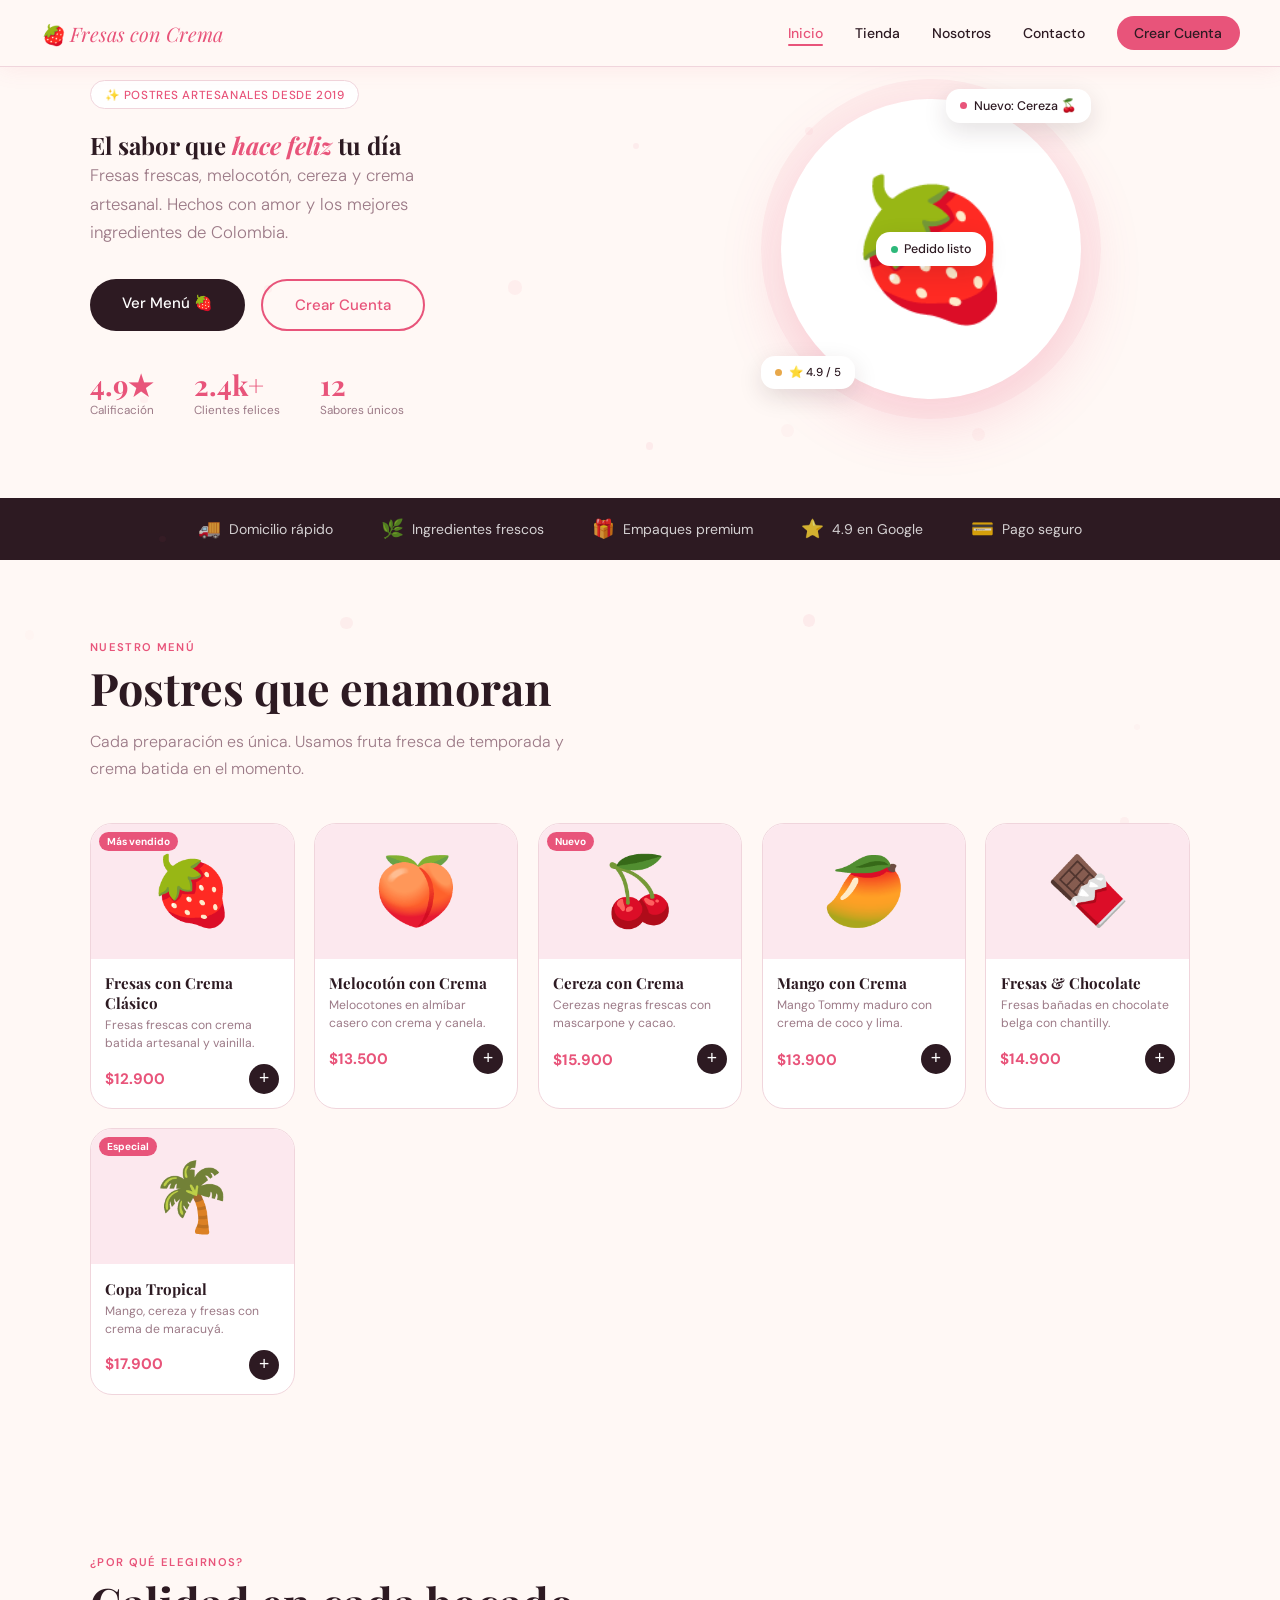
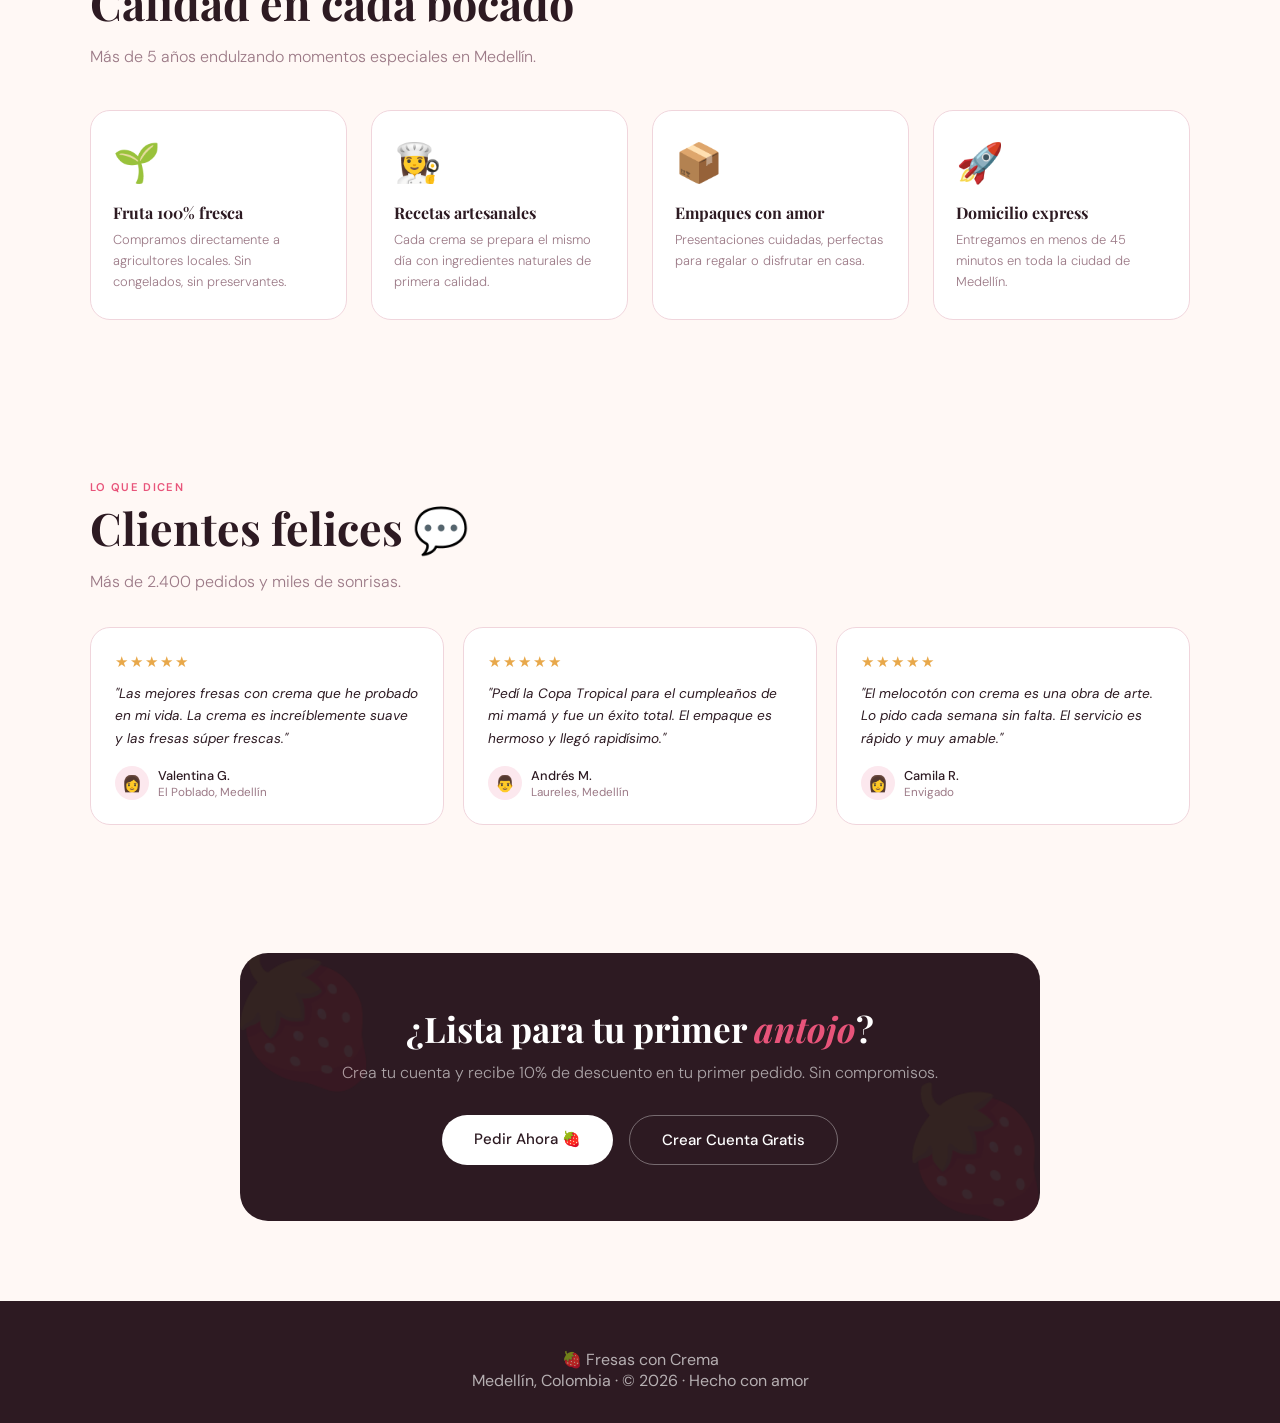
==== index.html @ 09dfecc5 "Finaliz ProyectoFresas" ====
<!DOCTYPE html>
<html lang="es">
<head>
<meta charset="UTF-8"/>
<meta name="viewport" content="width=device-width, initial-scale=1.0"/>
<title>Fresas con Crema – Inicio</title>
<link href="https://fonts.googleapis.com/css2?family=Playfair+Display:ital,wght@0,500;0,700;1,600&family=DM+Sans:ital,wght@0,300;0,400;0,500;1,300&display=swap" rel="stylesheet"/>
<link rel="stylesheet" href="styles.css"/>
</head>
<body>

<!-- NAV -->
<nav class="nav" id="mainNav">
  <a href="index.html" class="nav-logo">🍓 Fresas con Crema</a>
  <div class="nav-links">
    <a href="index.html">Inicio</a>
    <a href="tienda.html">Tienda</a>
    <a href="#nosotros">Nosotros</a>
    <a href="contacto.html">Contacto</a>  
    <a href="registro-web.html" class="nav-cta">Crear Cuenta</a>
  </div>
</nav>

<!-- HERO -->
<section class="hero" id="inicio">
  <div class="dots" id="dots"></div>
  <div class="hero-inner">
    <div class="hero-text">
      <div class="hero-tag">✨ Postres artesanales desde 2019</div>
      <h1>El sabor que <em>hace feliz</em> tu día</h1>
      <p class="hero-sub">Fresas frescas, melocotón, cereza y crema artesanal. Hechos con amor y los mejores ingredientes de Colombia.</p>
      <div class="hero-btns">
        <a href="#menu" class="btn-primary">Ver Menú 🍓</a>
        <a href="registro-web.html" class="btn-outline">Crear Cuenta</a>
      </div>
      <div class="stats">
        <div><div class="stat-num">4.9★</div><div class="stat-label">Calificación</div></div>
        <div><div class="stat-num">2.4k+</div><div class="stat-label">Clientes felices</div></div>
        <div><div class="stat-num">12</div><div class="stat-label">Sabores únicos</div></div>
      </div>
    </div>
    <div class="hero-visual">
      <div class="hero-plate">
        🍓
        <div class="float-badge"><span class="badge-dot"></span>Pedido listo</div>
        <div class="float-badge"><span class="badge-dot red"></span>Nuevo: Cereza 🍒</div>
        <div class="float-badge"><span class="badge-dot gold"></span>⭐ 4.9 / 5</div>
      </div>
    </div>
  </div>
</section>

<!-- STRIP -->
<div class="strip">
  <div class="strip-item"><span class="strip-icon">🚚</span> Domicilio rápido</div>
  <div class="strip-item"><span class="strip-icon">🌿</span> Ingredientes frescos</div>
  <div class="strip-item"><span class="strip-icon">🎁</span> Empaques premium</div>
  <div class="strip-item"><span class="strip-icon">⭐</span> 4.9 en Google</div>
  <div class="strip-item"><span class="strip-icon">💳</span> Pago seguro</div>
</div>

<!-- MENU -->
<section id="menu">
  <div class="section-inner">
    <div class="section-tag">Nuestro menú</div>
    <h2 class="section-title">Postres que enamoran</h2>
    <p class="section-sub">Cada preparación es única. Usamos fruta fresca de temporada y crema batida en el momento.</p>
    <div class="menu-grid">
      <div class="menu-card">
        <div class="mc-img">🍓<span class="ribbon">Más vendido</span></div>
        <div class="mc-body">
          <h3>Fresas con Crema Clásico</h3>
          <p>Fresas frescas con crema batida artesanal y vainilla.</p>
          <div class="mc-footer"><span class="mc-price">$12.900</span><button class="mc-add">+</button></div>
        </div>
      </div>
      <div class="menu-card">
        <div class="mc-img">🍑</div>
        <div class="mc-body">
          <h3>Melocotón con Crema</h3>
          <p>Melocotones en almíbar casero con crema y canela.</p>
          <div class="mc-footer"><span class="mc-price">$13.500</span><button class="mc-add">+</button></div>
        </div>
      </div>
      <div class="menu-card">
        <div class="mc-img">🍒<span class="ribbon">Nuevo</span></div>
        <div class="mc-body">
          <h3>Cereza con Crema</h3>
          <p>Cerezas negras frescas con mascarpone y cacao.</p>
          <div class="mc-footer"><span class="mc-price">$15.900</span><button class="mc-add">+</button></div>
        </div>
      </div>
      <div class="menu-card">
        <div class="mc-img">🥭</div>
        <div class="mc-body">
          <h3>Mango con Crema</h3>
          <p>Mango Tommy maduro con crema de coco y lima.</p>
          <div class="mc-footer"><span class="mc-price">$13.900</span><button class="mc-add">+</button></div>
        </div>
      </div>
      <div class="menu-card">
        <div class="mc-img">🍫</div>
        <div class="mc-body">
          <h3>Fresas & Chocolate</h3>
          <p>Fresas bañadas en chocolate belga con chantilly.</p>
          <div class="mc-footer"><span class="mc-price">$14.900</span><button class="mc-add">+</button></div>
        </div>
      </div>
      <div class="menu-card">
        <div class="mc-img">🌴<span class="ribbon">Especial</span></div>
        <div class="mc-body">
          <h3>Copa Tropical</h3>
          <p>Mango, cereza y fresas con crema de maracuyá.</p>
          <div class="mc-footer"><span class="mc-price">$17.900</span><button class="mc-add">+</button></div>
        </div>
      </div>
    </div>
  </div>
</section>

<!-- WHY US -->
<section class="why" id="nosotros">
  <div class="section-inner">
    <div class="section-tag">¿Por qué elegirnos?</div>
    <h2 class="section-title">Calidad en cada bocado</h2>
    <p class="section-sub">Más de 5 años endulzando momentos especiales en Medellín.</p>
    <div class="why-grid">
      <div class="why-card">
        <div class="why-icon">🌱</div>
        <h3>Fruta 100% fresca</h3>
        <p>Compramos directamente a agricultores locales. Sin congelados, sin preservantes.</p>
      </div>
      <div class="why-card">
        <div class="why-icon">👩‍🍳</div>
        <h3>Recetas artesanales</h3>
        <p>Cada crema se prepara el mismo día con ingredientes naturales de primera calidad.</p>
      </div>
      <div class="why-card">
        <div class="why-icon">📦</div>
        <h3>Empaques con amor</h3>
        <p>Presentaciones cuidadas, perfectas para regalar o disfrutar en casa.</p>
      </div>
      <div class="why-card">
        <div class="why-icon">🚀</div>
        <h3>Domicilio express</h3>
        <p>Entregamos en menos de 45 minutos en toda la ciudad de Medellín.</p>
      </div>
    </div>
  </div>
</section>

<!-- TESTIMONIALS -->
<section>
  <div class="section-inner">
    <div class="section-tag">Lo que dicen</div>
    <h2 class="section-title">Clientes felices 💬</h2>
    <p class="section-sub" style="margin-bottom:2rem">Más de 2.400 pedidos y miles de sonrisas.</p>
    <div class="testi-grid">
      <div class="testi-card">
        <div class="stars">★★★★★</div>
        <p>"Las mejores fresas con crema que he probado en mi vida. La crema es increíblemente suave y las fresas súper frescas."</p>
        <div class="testi-author"><div class="avatar">👩</div><div><div class="author-name">Valentina G.</div><div class="author-loc">El Poblado, Medellín</div></div></div>
      </div>
      <div class="testi-card">
        <div class="stars">★★★★★</div>
        <p>"Pedí la Copa Tropical para el cumpleaños de mi mamá y fue un éxito total. El empaque es hermoso y llegó rapidísimo."</p>
        <div class="testi-author"><div class="avatar">👨</div><div><div class="author-name">Andrés M.</div><div class="author-loc">Laureles, Medellín</div></div></div>
      </div>
      <div class="testi-card">
        <div class="stars">★★★★★</div>
        <p>"El melocotón con crema es una obra de arte. Lo pido cada semana sin falta. El servicio es rápido y muy amable."</p>
        <div class="testi-author"><div class="avatar">👩</div><div><div class="author-name">Camila R.</div><div class="author-loc">Envigado</div></div></div>
      </div>
    </div>
  </div>
</section>

<!-- CTA -->
<section style="padding:3rem 3rem 5rem">
  <div class="cta-banner" id="contacto">
    <h2>¿Lista para tu primer <em>antojo</em>?</h2>
    <p>Crea tu cuenta y recibe 10% de descuento en tu primer pedido. Sin compromisos.</p>
    <div class="cta-buttons">
      <a href="tienda.html" class="btn-white">Pedir Ahora 🍓</a>
      <a href="registro-web.html" class="btn-ghost">Crear Cuenta Gratis</a>
    </div>
  </div>
</section>

<!-- FOOTER -->
<footer>
  <div class="fl">🍓 Fresas con Crema</div>
  <p>Medellín, Colombia · © 2026 · Hecho con amor</p>
</footer>

<script src="script.js"></script>
</body>
</html>
---- styles.css ----
/* ═══════════════════════════════════════════
   FRESAS CON CREMA — Global Styles
═══════════════════════════════════════════ */
*,*::before,*::after{box-sizing:border-box;margin:0;padding:0}
:root{
  --rose:#e8547a;--rose-dk:#c03a5e;--rose-lt:#fce8ee;
  --cream:#fff8f5;--deep:#2d1a22;--muted:#9c7a87;
  --border:#f0d5dc;--white:#fff;--gold:#e8a84a;
  --green:#2db87a;--shadow:0 8px 40px rgba(232,84,122,.14);
}
html{scroll-behavior:smooth}
body{font-family:'DM Sans',sans-serif;background:var(--cream);color:var(--deep);overflow-x:hidden;min-height:100vh}

/* ── TYPOGRAPHY ── */
h1,h2,h3,.serif{font-family:'Playfair Display',serif}
em{font-style:italic;color:var(--rose)}

/* ══════════════════════════════════════════
   NAV
══════════════════════════════════════════ */
.nav{
  position:fixed;top:0;left:0;right:0;z-index:300;
  padding:1rem 2.5rem;display:flex;align-items:center;justify-content:space-between;gap:1rem;
  transition:background .35s,box-shadow .35s,backdrop-filter .35s;
}
body.home .nav{background:transparent}
body:not(.home) .nav,
.nav.scrolled{
  background:rgba(255,248,245,.95);
  backdrop-filter:blur(16px);
  box-shadow:0 1px 24px rgba(232,84,122,.1);
  border-bottom:1px solid var(--border)
}
.nav-logo{
  font-family:'Playfair Display',serif;font-size:1.25rem;font-style:italic;
  color:var(--rose);text-decoration:none;display:flex;align-items:center;gap:.35rem;
  white-space:nowrap;flex-shrink:0
}
.nav-links{display:flex;align-items:center;gap:2rem}
.nav-links a{
  text-decoration:none;font-size:.875rem;font-weight:500;color:var(--deep);
  transition:color .2s;position:relative;white-space:nowrap
}
.nav-links a::after{
  content:'';position:absolute;bottom:-4px;left:0;right:0;height:2px;
  background:var(--rose);transform:scaleX(0);transition:transform .25s;border-radius:2px
}
.nav-links a:hover,.nav-links a.active{color:var(--rose)}
.nav-links a:hover::after,.nav-links a.active::after{transform:scaleX(1)}
body.home .nav-links a{color:var(--deep)}
.nav-actions{display:flex;align-items:center;gap:.75rem;flex-shrink:0}
.nav-link-sm{
  font-size:.8125rem;font-weight:500;color:var(--muted);
  text-decoration:none;transition:color .2s;white-space:nowrap
}
.nav-link-sm:hover{color:var(--rose)}
.nav-cta{
  background:var(--rose);color:var(--white);padding:.5rem 1.1rem;
  border-radius:50px;font-size:.8rem;font-weight:500;text-decoration:none;
  transition:background .2s,transform .15s;white-space:nowrap
}
.nav-cta:hover{background:var(--rose-dk);transform:translateY(-1px)}
.cart-btn{
  background:var(--deep);color:var(--white);border:none;
  padding:.5rem 1rem;border-radius:50px;font-family:inherit;font-size:.8rem;
  font-weight:500;cursor:pointer;display:flex;align-items:center;gap:.45rem;
  transition:background .2s,transform .15s;position:relative
}
.cart-btn:hover{background:var(--rose);transform:translateY(-1px)}
.cart-count{
  background:var(--rose);color:var(--white);border-radius:50%;
  width:19px;height:19px;font-size:.68rem;font-weight:700;
  display:inline-flex;align-items:center;justify-content:center;
  transition:transform .2s;
}
.cart-count.bump{transform:scale(1.45)}
.nav-hamburger{display:none;background:none;border:none;cursor:pointer;padding:.25rem;flex-direction:column;gap:5px}
.nav-hamburger span{display:block;width:22px;height:2px;background:var(--deep);border-radius:2px;transition:.3s}

/* ══════════════════════════════════════════
   FOOTER
══════════════════════════════════════════ */
footer {
    width: 100%;
    padding: 20px;
    text-align: center;
}
footer{
  background:var(--deep);color:rgba(255,255,255,.65);
  padding:3rem 2.5rem 2rem;
}
.footer-inner{
  max-width:1100px;margin:0 auto;
  display:grid;grid-template-columns:1.5fr 1fr 1fr 1fr;gap:2.5rem;margin-bottom:2rem
}
.footer-brand .logo-f{
  font-family:'Playfair Display',serif;font-style:italic;
  color:var(--rose);font-size:1.2rem;margin-bottom:.6rem;display:block
}
.footer-brand p{font-size:.8rem;line-height:1.65;max-width:220px}
.footer-col h4{font-size:.75rem;letter-spacing:.1em;text-transform:uppercase;color:rgba(255,255,255,.4);margin-bottom:.85rem;font-weight:600}
.footer-col a{display:block;font-size:.8375rem;color:rgba(255,255,255,.6);text-decoration:none;margin-bottom:.45rem;transition:color .2s}
.footer-col a:hover{color:var(--rose)}
.footer-bottom{
  max-width:1100px;margin:0 auto;
  border-top:1px solid rgba(255,255,255,.08);padding-top:1.25rem;
  display:flex;justify-content:space-between;align-items:center;
  font-size:.775rem;flex-wrap:wrap;gap:.5rem
}
.footer-socials{display:flex;gap:.75rem}
.footer-socials a{
  width:32px;height:32px;border-radius:50%;border:1px solid rgba(255,255,255,.15);
  display:flex;align-items:center;justify-content:center;font-size:.9rem;
  text-decoration:none;transition:border-color .2s,background .2s;color:rgba(255,255,255,.6)
}
.footer-socials a:hover{border-color:var(--rose);background:rgba(232,84,122,.15);color:var(--rose)}

/* ══════════════════════════════════════════
   BUTTONS
══════════════════════════════════════════ */
.btn-primary{
  background:var(--deep);color:var(--white);padding:.875rem 2rem;
  border-radius:50px;font-family:inherit;font-size:.9375rem;font-weight:500;
  text-decoration:none;border:none;cursor:pointer;
  transition:background .2s,transform .15s;display:inline-block
}
.btn-primary:hover{background:var(--rose);transform:translateY(-2px)}
.btn-rose{
  background:var(--rose);color:var(--white);padding:.875rem 2rem;
  border-radius:50px;font-family:inherit;font-size:.9375rem;font-weight:500;
  text-decoration:none;border:none;cursor:pointer;
  transition:background .2s,transform .15s;display:inline-block
}
.btn-rose:hover{background:var(--rose-dk);transform:translateY(-2px)}
.btn-outline{
  background:transparent;color:var(--rose);padding:.875rem 2rem;
  border-radius:50px;font-family:inherit;font-size:.9375rem;font-weight:500;
  text-decoration:none;border:2px solid var(--rose);cursor:pointer;
  transition:all .2s;display:inline-block
}
.btn-outline:hover{background:var(--rose);color:var(--white);transform:translateY(-2px)}
.btn-white{
  background:var(--white);color:var(--deep);padding:.875rem 2rem;
  border-radius:50px;font-family:inherit;font-size:.9375rem;font-weight:500;
  text-decoration:none;border:none;cursor:pointer;transition:all .2s;display:inline-block
}
.btn-white:hover{background:var(--rose);color:var(--white)}
.btn-ghost{
  background:transparent;color:var(--white);padding:.875rem 2rem;
  border-radius:50px;font-family:inherit;font-size:.9375rem;font-weight:500;
  text-decoration:none;border:1.5px solid rgba(255,255,255,.35);cursor:pointer;
  transition:all .2s;display:inline-block
}
.btn-ghost:hover{border-color:var(--white);background:rgba(255,255,255,.1)}

/* ══════════════════════════════════════════
   SECTION UTILITIES
══════════════════════════════════════════ */
section{padding:5rem 2.5rem}
.section-inner{max-width:1100px;margin:0 auto}
.section-tag{font-size:.7rem;letter-spacing:.12em;text-transform:uppercase;color:var(--rose);font-weight:600;margin-bottom:.5rem}
.section-title{font-family:'Playfair Display',serif;font-size:clamp(1.8rem,3.5vw,2.8rem);line-height:1.15;margin-bottom:.9rem}
.section-sub{color:var(--muted);font-weight:300;max-width:480px;line-height:1.7;margin-bottom:2.5rem}
.page-top{padding-top:5.5rem}

/* ══════════════════════════════════════════
   TOAST
══════════════════════════════════════════ */
.toast{
  position:fixed;bottom:1.5rem;left:50%;transform:translateX(-50%) translateY(80px);
  background:var(--deep);color:var(--white);padding:.65rem 1.4rem;
  border-radius:50px;font-size:.875rem;font-weight:500;z-index:9999;
  transition:transform .3s cubic-bezier(.22,1,.36,1),opacity .3s;opacity:0;
  white-space:nowrap;pointer-events:none;box-shadow:0 8px 24px rgba(45,26,34,.3)
}
.toast.show{transform:translateX(-50%) translateY(0);opacity:1}

/* ══════════════════════════════════════════
   CART DRAWER
══════════════════════════════════════════ */
.overlay{
  position:fixed;inset:0;background:rgba(45,26,34,.45);
  z-index:400;opacity:0;pointer-events:none;transition:opacity .3s;backdrop-filter:blur(2px)
}
.overlay.open{opacity:1;pointer-events:all}
.drawer{
  position:fixed;top:0;right:0;height:100%;width:min(400px,100%);
  background:var(--white);z-index:500;transform:translateX(100%);
  transition:transform .35s cubic-bezier(.22,1,.36,1);
  display:flex;flex-direction:column;box-shadow:-8px 0 40px rgba(45,26,34,.14)
}
.drawer.open{transform:translateX(0)}
.drawer-header{
  padding:1.25rem 1.5rem;border-bottom:1px solid var(--border);
  display:flex;align-items:center;justify-content:space-between
}
.drawer-header h2{font-family:'Playfair Display',serif;font-size:1.2rem}
.close-btn{background:none;border:none;font-size:1.6rem;cursor:pointer;color:var(--muted);line-height:1;transition:color .2s;padding:.2rem}
.close-btn:hover{color:var(--rose)}
.drawer-body{flex:1;overflow-y:auto;padding:1rem 1.5rem}
.empty-msg{text-align:center;padding:3rem 1rem;color:var(--muted);font-size:.9rem}
.empty-msg .big{font-size:3rem;margin-bottom:.5rem}
.cart-item{display:flex;align-items:center;gap:.75rem;padding:.85rem 0;border-bottom:1px solid var(--border)}
.cart-item:last-child{border-bottom:none}
.ci-emoji{font-size:1.75rem;width:46px;height:46px;background:var(--rose-lt);border-radius:12px;display:flex;align-items:center;justify-content:center;flex-shrink:0}
.ci-info{flex:1;min-width:0}
.ci-info h4{font-size:.8375rem;font-weight:500;white-space:nowrap;overflow:hidden;text-overflow:ellipsis;margin-bottom:.15rem}
.ci-info span{font-size:.8rem;color:var(--rose);font-weight:600}
.ci-controls{display:flex;align-items:center;gap:.4rem}
.ci-btn{
  background:var(--rose-lt);border:none;width:26px;height:26px;border-radius:8px;
  font-size:.9rem;cursor:pointer;color:var(--rose);font-weight:700;
  display:flex;align-items:center;justify-content:center;transition:background .2s
}
.ci-btn:hover{background:var(--rose);color:var(--white)}
.ci-qty{font-size:.875rem;font-weight:600;min-width:18px;text-align:center}
.ci-del{background:none;border:none;cursor:pointer;color:var(--muted);font-size:.95rem;margin-left:.2rem;transition:color .2s;padding:.2rem}
.ci-del:hover{color:#e05555}
.drawer-footer{padding:1.25rem 1.5rem;border-top:1px solid var(--border)}
.subtotal-row{display:flex;justify-content:space-between;font-size:.875rem;margin-bottom:.35rem;color:var(--muted)}
.subtotal-row.total{font-weight:700;font-size:1rem;color:var(--deep);margin-top:.5rem;padding-top:.5rem;border-top:1px solid var(--border)}
.checkout-btn{
  width:100%;padding:.9rem;margin-top:1rem;
  background:linear-gradient(135deg,var(--rose),var(--rose-dk));
  color:var(--white);border:none;border-radius:14px;
  font-family:inherit;font-size:.9375rem;font-weight:500;
  cursor:pointer;box-shadow:0 4px 18px rgba(232,84,122,.35);
  transition:transform .15s,box-shadow .15s
}
.checkout-btn:hover{transform:translateY(-2px);box-shadow:0 8px 24px rgba(232,84,122,.45)}
.checkout-btn:disabled{opacity:.5;cursor:not-allowed;transform:none}

/* ══════════════════════════════════════════
   FORMS (shared)
══════════════════════════════════════════ */
.form-group{margin-bottom:1.1rem}
.form-group label{display:block;font-size:.8125rem;font-weight:500;color:var(--deep);margin-bottom:.4rem}
.form-group input,
.form-group textarea,
.form-group select{
  width:100%;padding:.75rem 1rem;border:1.5px solid var(--border);
  border-radius:12px;font-family:inherit;font-size:.9rem;
  background:var(--white);color:var(--deep);
  transition:border-color .2s,box-shadow .2s;outline:none
}
.form-group input:focus,
.form-group textarea:focus,
.form-group select:focus{
  border-color:var(--rose);box-shadow:0 0 0 3px rgba(232,84,122,.12)
}
.form-group textarea{resize:vertical;min-height:110px;line-height:1.6}
.form-group select{cursor:pointer;appearance:none;background-image:url("data:image/svg+xml,%3Csvg xmlns='http://www.w3.org/2000/svg' width='12' height='8' viewBox='0 0 12 8'%3E%3Cpath d='M1 1l5 5 5-5' stroke='%239c7a87' stroke-width='1.5' fill='none' stroke-linecap='round'/%3E%3C/svg%3E");background-repeat:no-repeat;background-position:right 1rem center}
.form-hint{font-size:.75rem;color:var(--muted);margin-top:.3rem}
.form-error{font-size:.75rem;color:#e05555;margin-top:.3rem;display:none}
.form-row{display:grid;grid-template-columns:1fr 1fr;gap:1rem}
.input-icon{position:relative}
.input-icon input{padding-left:2.5rem}
.input-icon .icon{position:absolute;left:.9rem;top:50%;transform:translateY(-50%);font-size:1rem;opacity:.5}

/* ══════════════════════════════════════════
   PAGE HERO (small — inner pages)
══════════════════════════════════════════ */
.page-hero{
  background:linear-gradient(160deg,var(--rose-lt) 0%,var(--cream) 65%);
  padding:6.5rem 2.5rem 3.5rem;text-align:center
}
.page-hero .section-tag{justify-content:center;display:flex}
.page-hero h1{
  font-family:'Playfair Display',serif;
  font-size:clamp(2rem,4vw,3rem);line-height:1.1;margin-bottom:.65rem
}
.page-hero p{color:var(--muted);font-weight:300;max-width:440px;margin:0 auto;line-height:1.7}

/* ══════════════════════════════════════════
   HOME — HERO
══════════════════════════════════════════ */
.home-hero{
  min-height:100vh;display:flex;align-items:center;
  background:var(--rose-lt);position:relative;overflow:hidden;
  padding:7rem 2.5rem 4rem
}
.home-hero::before{
  content:'';position:absolute;width:650px;height:650px;border-radius:50%;
  background:rgba(232,84,122,.07);right:-180px;top:-120px;pointer-events:none
}
.home-hero::after{
  content:'';position:absolute;width:420px;height:420px;border-radius:50%;
  background:rgba(232,84,122,.05);left:-100px;bottom:-100px;pointer-events:none
}
.dots{position:absolute;inset:0;pointer-events:none;overflow:hidden}
.dot{position:absolute;border-radius:50%;background:rgba(232,84,122,.18)}
.hero-inner{max-width:1100px;margin:0 auto;display:grid;grid-template-columns:1fr 1fr;gap:4rem;align-items:center;width:100%}
.hero-tag{
  display:inline-flex;align-items:center;gap:.4rem;
  background:var(--white);color:var(--rose);font-size:.73rem;font-weight:500;
  padding:.35rem .85rem;border-radius:50px;border:1px solid var(--border);
  margin-bottom:1.25rem;letter-spacing:.05em;text-transform:uppercase
}
.hero-h1{font-family:'Playfair Display',serif;font-size:clamp(2.4rem,5vw,3.8rem);line-height:1.07;margin-bottom:1.25rem}
.hero-sub{font-size:1.05rem;color:var(--muted);font-weight:300;line-height:1.7;max-width:400px;margin-bottom:2rem}
.hero-btns{display:flex;gap:1rem;flex-wrap:wrap;margin-bottom:2.5rem}
.stats{display:flex;gap:2.5rem;flex-wrap:wrap}
.stat-num{font-family:'Playfair Display',serif;font-size:1.75rem;font-weight:700;color:var(--rose);line-height:1}
.stat-label{font-size:.73rem;color:var(--muted);font-weight:400;margin-top:.2rem}
.hero-visual{position:relative;display:flex;justify-content:center;align-items:center}
.hero-plate{
  width:300px;height:300px;border-radius:50%;background:var(--white);
  display:flex;align-items:center;justify-content:center;font-size:8.5rem;position:relative;
  box-shadow:0 20px 60px rgba(232,84,122,.22),0 0 0 20px rgba(232,84,122,.06)
}
.float-badge{
  position:absolute;background:var(--white);border-radius:14px;
  padding:.55rem .9rem;box-shadow:0 8px 24px rgba(45,26,34,.13);
  font-size:.78rem;font-weight:500;display:flex;align-items:center;gap:.4rem;
  animation:float 3s ease-in-out infinite
}
.float-badge:nth-child(2){top:-10px;right:-10px;animation-delay:0s}
.float-badge:nth-child(3){bottom:10px;left:-20px;animation-delay:1.2s;font-size:.72rem}
.float-badge:nth-child(4){top:60px;left:-30px;animation-delay:.6s;font-size:.68rem;padding:.45rem .75rem}
.badge-dot{width:7px;height:7px;border-radius:50%;flex-shrink:0;background:var(--green)}
.badge-dot.red{background:var(--rose)}
.badge-dot.gold{background:var(--gold)}

/* STRIP */
.strip{
  background:var(--deep);color:var(--white);
  padding:1.2rem 2.5rem;display:flex;justify-content:center;align-items:center;gap:3rem;flex-wrap:wrap
}
.strip-item{display:flex;align-items:center;gap:.5rem;font-size:.875rem;opacity:.8}
.strip-icon{font-size:1.15rem}

/* HOME MENU CARDS */
.menu-grid{display:grid;grid-template-columns:repeat(auto-fill,minmax(200px,1fr));gap:1.2rem}
.menu-card{
  background:var(--white);border-radius:22px;overflow:hidden;
  border:1px solid var(--border);transition:transform .22s,box-shadow .22s;cursor:pointer
}
.menu-card:hover{transform:translateY(-6px);box-shadow:var(--shadow)}
.mc-img{height:135px;background:var(--rose-lt);display:flex;align-items:center;justify-content:center;font-size:4.2rem;position:relative}
.mc-img .ribbon{
  position:absolute;top:.5rem;left:.5rem;
  background:var(--rose);color:var(--white);font-size:.63rem;font-weight:700;
  padding:.18rem .5rem;border-radius:50px
}
.mc-body{padding:.9rem}
.mc-body h3{font-family:'Playfair Display',serif;font-size:.95rem;margin-bottom:.2rem}
.mc-body p{font-size:.76rem;color:var(--muted);line-height:1.5;margin-bottom:.7rem}
.mc-footer{display:flex;justify-content:space-between;align-items:center}
.mc-price{font-weight:700;color:var(--rose);font-size:.95rem}
.mc-add{
  background:var(--deep);color:var(--white);border:none;width:30px;height:30px;
  border-radius:50%;font-size:1.1rem;cursor:pointer;
  display:flex;align-items:center;justify-content:center;transition:background .18s
}
.mc-add:hover{background:var(--rose)}

/* WHY SECTION */
.why-bg{background:var(--rose-lt)}
.why-grid{display:grid;grid-template-columns:repeat(auto-fit,minmax(220px,1fr));gap:1.5rem}
.why-card{background:var(--white);border-radius:20px;padding:1.65rem 1.4rem;border:1px solid var(--border)}
.why-icon{font-size:2.4rem;margin-bottom:.9rem}
.why-card h3{font-family:'Playfair Display',serif;font-size:1rem;margin-bottom:.45rem}
.why-card p{font-size:.81rem;color:var(--muted);line-height:1.6;font-weight:300}

/* TESTIMONIALS */
.testi-grid{display:grid;grid-template-columns:repeat(auto-fit,minmax(260px,1fr));gap:1.2rem}
.testi-card{background:var(--white);border-radius:20px;padding:1.5rem;border:1px solid var(--border)}
.stars{color:var(--gold);font-size:.95rem;margin-bottom:.7rem;letter-spacing:2px}
.testi-card p{font-size:.85rem;color:var(--deep);line-height:1.65;font-style:italic;margin-bottom:1rem}
.testi-author{display:flex;align-items:center;gap:.55rem}
.avatar{width:34px;height:34px;border-radius:50%;background:var(--rose-lt);display:flex;align-items:center;justify-content:center;font-size:1rem;flex-shrink:0}
.author-name{font-weight:500;font-size:.8rem}
.author-loc{font-size:.73rem;color:var(--muted)}

/* CTA BANNER */
.cta-banner{
  background:var(--deep);color:var(--white);border-radius:28px;
  padding:3.5rem;text-align:center;max-width:800px;margin:0 auto;
  position:relative;overflow:hidden
}
.cta-banner::before{content:'🍓';font-size:8rem;position:absolute;opacity:.06;top:-1rem;left:-1rem;pointer-events:none}
.cta-banner::after{content:'🍓';font-size:8rem;position:absolute;opacity:.06;bottom:-1rem;right:-1rem;pointer-events:none}
.cta-banner h2{font-family:'Playfair Display',serif;font-size:2.2rem;margin-bottom:.75rem;line-height:1.15}
.cta-banner p{color:rgba(255,255,255,.6);margin-bottom:2rem;font-weight:300}
.cta-buttons{display:flex;gap:1rem;justify-content:center;flex-wrap:wrap}

/* ══════════════════════════════════════════
   TIENDA PAGE
══════════════════════════════════════════ */
.filters{display:flex;gap:.5rem;justify-content:center;flex-wrap:wrap;padding:1.5rem 1rem .75rem}
.filter-btn{
  background:var(--white);border:1.5px solid var(--border);border-radius:50px;
  padding:.4rem 1rem;font-family:inherit;font-size:.8125rem;font-weight:500;
  cursor:pointer;color:var(--muted);transition:all .2s
}
.filter-btn.active,.filter-btn:hover{background:var(--rose);color:var(--white);border-color:var(--rose)}
.products-grid{
  display:grid;grid-template-columns:repeat(auto-fill,minmax(240px,1fr));
  gap:1.25rem;padding:0 2.5rem 4rem;max-width:1100px;margin:0 auto
}
.product-card{
  background:var(--white);border-radius:20px;overflow:hidden;
  box-shadow:0 2px 16px rgba(232,84,122,.07);
  transition:transform .22s,box-shadow .22s;display:flex;flex-direction:column
}
.product-card:hover{transform:translateY(-4px);box-shadow:var(--shadow)}
.pc-img{
  height:155px;display:flex;align-items:center;justify-content:center;
  font-size:4rem;background:var(--rose-lt);position:relative
}
.pc-badge{
  position:absolute;top:.6rem;right:.6rem;
  background:var(--rose);color:var(--white);font-size:.68rem;font-weight:700;
  padding:.18rem .55rem;border-radius:50px
}
.pc-body{padding:1rem;flex:1;display:flex;flex-direction:column}
.pc-body h3{font-family:'Playfair Display',serif;font-size:1rem;margin-bottom:.2rem}
.pc-body p{font-size:.78rem;color:var(--muted);flex:1;margin-bottom:.75rem;line-height:1.5;font-weight:300}
.pc-footer{display:flex;align-items:center;justify-content:space-between;margin-top:auto}
.pc-price{font-size:1.1rem;font-weight:700;color:var(--rose)}
.pc-price small{font-size:.72rem;font-weight:400;color:var(--muted);margin-left:.2rem}
.pc-add{
  background:var(--deep);color:var(--white);border:none;
  width:34px;height:34px;border-radius:50%;font-size:1.2rem;
  cursor:pointer;display:flex;align-items:center;justify-content:center;
  transition:background .2s,transform .15s
}
.pc-add:hover{background:var(--rose);transform:scale(1.1)}

/* ══════════════════════════════════════════
   AUTH PAGES (login / registro)
══════════════════════════════════════════ */
.auth-wrap{
  min-height:100vh;display:flex;align-items:center;justify-content:center;
  padding:6rem 1.5rem 3rem;
  background:linear-gradient(145deg,var(--rose-lt) 0%,var(--cream) 55%)
}
.auth-card{
  background:var(--white);border-radius:28px;padding:2.5rem;
  width:100%;max-width:440px;
  box-shadow:0 20px 60px rgba(232,84,122,.14),0 0 0 1px var(--border)
}
.auth-card .auth-logo{text-align:center;margin-bottom:1.75rem}
.auth-card .auth-logo span{
  font-family:'Playfair Display',serif;font-style:italic;
  color:var(--rose);font-size:1.5rem
}
.auth-card h2{font-family:'Playfair Display',serif;font-size:1.6rem;margin-bottom:.3rem;text-align:center}
.auth-card .auth-sub{color:var(--muted);font-size:.875rem;text-align:center;margin-bottom:1.75rem;font-weight:300}
.auth-submit{
  width:100%;padding:.9rem;margin-top:.5rem;
  background:linear-gradient(135deg,var(--rose),var(--rose-dk));
  color:var(--white);border:none;border-radius:14px;
  font-family:inherit;font-size:.9375rem;font-weight:500;cursor:pointer;
  box-shadow:0 4px 18px rgba(232,84,122,.3);transition:transform .15s,box-shadow .15s
}
.auth-submit:hover{transform:translateY(-1px);box-shadow:0 8px 24px rgba(232,84,122,.4)}
.auth-footer{text-align:center;margin-top:1.25rem;font-size:.8375rem;color:var(--muted)}
.auth-footer a{color:var(--rose);text-decoration:none;font-weight:500}
.auth-footer a:hover{text-decoration:underline}
.auth-divider{display:flex;align-items:center;gap:.75rem;margin:1.25rem 0;color:var(--muted);font-size:.8rem}
.auth-divider::before,.auth-divider::after{content:'';flex:1;height:1px;background:var(--border)}
.social-btn{
  width:100%;padding:.75rem;border:1.5px solid var(--border);border-radius:12px;
  background:var(--white);font-family:inherit;font-size:.875rem;font-weight:500;
  cursor:pointer;color:var(--deep);transition:border-color .2s,background .2s;
  display:flex;align-items:center;justify-content:center;gap:.6rem;margin-bottom:.6rem
}
.social-btn:hover{border-color:var(--rose);background:var(--rose-lt)}
.password-toggle{position:relative}
.password-toggle input{padding-right:2.8rem}
.password-toggle button{
  position:absolute;right:.8rem;top:50%;transform:translateY(-50%);
  background:none;border:none;cursor:pointer;color:var(--muted);font-size:1rem;
  padding:.2rem;transition:color .2s
}
.password-toggle button:hover{color:var(--rose)}
.checkbox-group{display:flex;align-items:flex-start;gap:.6rem;margin:.75rem 0}
.checkbox-group input[type="checkbox"]{width:16px;height:16px;margin-top:2px;accent-color:var(--rose);flex-shrink:0;cursor:pointer}
.checkbox-group label{font-size:.8125rem;color:var(--muted);line-height:1.5;cursor:pointer}
.checkbox-group label a{color:var(--rose);text-decoration:none}
.strength-bar{height:4px;border-radius:2px;background:var(--border);margin-top:.4rem;overflow:hidden}
.strength-fill{height:100%;border-radius:2px;transition:width .3s,background .3s}

/* ══════════════════════════════════════════
   CONTACTO PAGE
══════════════════════════════════════════ */
.contact-grid{display:grid;grid-template-columns:1fr 1.5fr;gap:3rem;align-items:start}
.contact-info-card{background:var(--white);border-radius:24px;padding:2rem;border:1px solid var(--border)}
.contact-info-card h3{font-family:'Playfair Display',serif;font-size:1.2rem;margin-bottom:1.25rem}
.contact-item{display:flex;align-items:flex-start;gap:.75rem;margin-bottom:1.25rem}
.contact-item:last-child{margin-bottom:0}
.contact-icon{width:38px;height:38px;background:var(--rose-lt);border-radius:10px;display:flex;align-items:center;justify-content:center;font-size:1.1rem;flex-shrink:0}
.contact-item h4{font-size:.8125rem;font-weight:600;margin-bottom:.2rem}
.contact-item p,.contact-item a{font-size:.8125rem;color:var(--muted);text-decoration:none;line-height:1.5}
.contact-item a:hover{color:var(--rose)}
.contact-hours{background:var(--rose-lt);border-radius:16px;padding:1.25rem;margin-top:1.25rem}
.contact-hours h4{font-size:.8rem;text-transform:uppercase;letter-spacing:.08em;color:var(--rose);font-weight:600;margin-bottom:.65rem}
.hours-row{display:flex;justify-content:space-between;font-size:.8125rem;color:var(--muted);margin-bottom:.35rem}
.contact-form-card{background:var(--white);border-radius:24px;padding:2rem;border:1px solid var(--border)}
.contact-form-card h3{font-family:'Playfair Display',serif;font-size:1.2rem;margin-bottom:1.25rem}
.contact-submit{
  width:100%;padding:.875rem;
  background:linear-gradient(135deg,var(--rose),var(--rose-dk));
  color:var(--white);border:none;border-radius:14px;font-family:inherit;
  font-size:.9375rem;font-weight:500;cursor:pointer;
  box-shadow:0 4px 18px rgba(232,84,122,.3);transition:transform .15s,box-shadow .15s
}
.contact-submit:hover{transform:translateY(-1px);box-shadow:0 8px 24px rgba(232,84,122,.4)}

/* ══════════════════════════════════════════
   SUGERENCIAS PAGE
══════════════════════════════════════════ */
.sug-wrap{max-width:700px;margin:0 auto}
.sug-categories{display:grid;grid-template-columns:repeat(auto-fit,minmax(140px,1fr));gap:.75rem;margin-bottom:1.75rem}
.sug-cat{
  border:2px solid var(--border);border-radius:16px;padding:.85rem .75rem;
  text-align:center;cursor:pointer;transition:all .2s;background:var(--white)
}
.sug-cat:hover,.sug-cat.active{border-color:var(--rose);background:var(--rose-lt)}
.sug-cat .cat-icon{font-size:1.75rem;margin-bottom:.3rem}
.sug-cat span{font-size:.78rem;font-weight:500;color:var(--deep);display:block}
.rating-group{display:flex;gap:.5rem;margin-top:.4rem}
.rating-star{font-size:1.75rem;cursor:pointer;transition:transform .15s;filter:grayscale(1);opacity:.4;border:none;background:none;padding:.1rem}
.rating-star.active,.rating-star:hover{filter:none;opacity:1;transform:scale(1.15)}
.sug-submit{
  width:100%;padding:.9rem;margin-top:.5rem;
  background:linear-gradient(135deg,var(--rose),var(--rose-dk));
  color:var(--white);border:none;border-radius:14px;
  font-family:inherit;font-size:.9375rem;font-weight:500;cursor:pointer;
  box-shadow:0 4px 18px rgba(232,84,122,.3);transition:transform .15s
}
.sug-submit:hover{transform:translateY(-1px)}
.sug-card{background:var(--white);border-radius:24px;padding:2rem;border:1px solid var(--border)}

/* ══════════════════════════════════════════
   ANIMATIONS
══════════════════════════════════════════ */
@keyframes fadeUp{from{opacity:0;transform:translateY(20px)}to{opacity:1;transform:translateY(0)}}
@keyframes float{0%,100%{transform:translateY(0)}50%{transform:translateY(-8px)}}
@keyframes scaleIn{from{opacity:0;transform:scale(.95)}to{opacity:1;transform:scale(1)}}
.hero-text{animation:fadeUp .6s .1s both}
.hero-visual-anim{animation:fadeUp .6s .3s both}

/* ══════════════════════════════════════════
   RESPONSIVE
══════════════════════════════════════════ */
@media(max-width:900px){
  .footer-inner{grid-template-columns:1fr 1fr}
  .contact-grid{grid-template-columns:1fr}
  .hero-inner{grid-template-columns:1fr;gap:2.5rem;text-align:center}
  .hero-btns,.stats{justify-content:center}
  .hero-visual{order:-1}
  .hero-plate{width:220px;height:220px;font-size:6rem}
  .float-badge:nth-child(3),.float-badge:nth-child(4){display:none}
  .nav-links{display:none}
  .nav-hamburger{display:flex}
}
@media(max-width:600px){
  .nav{padding:.85rem 1.25rem}
  section{padding:3.5rem 1.25rem}
  .home-hero{padding:5.5rem 1.25rem 3rem}
  .strip{gap:1.5rem;padding:1rem 1.25rem}
  .products-grid{padding:0 1.25rem 3rem;grid-template-columns:repeat(auto-fill,minmax(160px,1fr))}
  .pc-img{height:120px;font-size:3rem}
  .cta-banner{padding:2rem 1.25rem}
  .cta-banner h2{font-size:1.6rem}
  .footer-inner{grid-template-columns:1fr}
  .auth-card{padding:2rem 1.5rem}
  .form-row{grid-template-columns:1fr}
  .page-hero{padding:6rem 1.25rem 3rem}
}
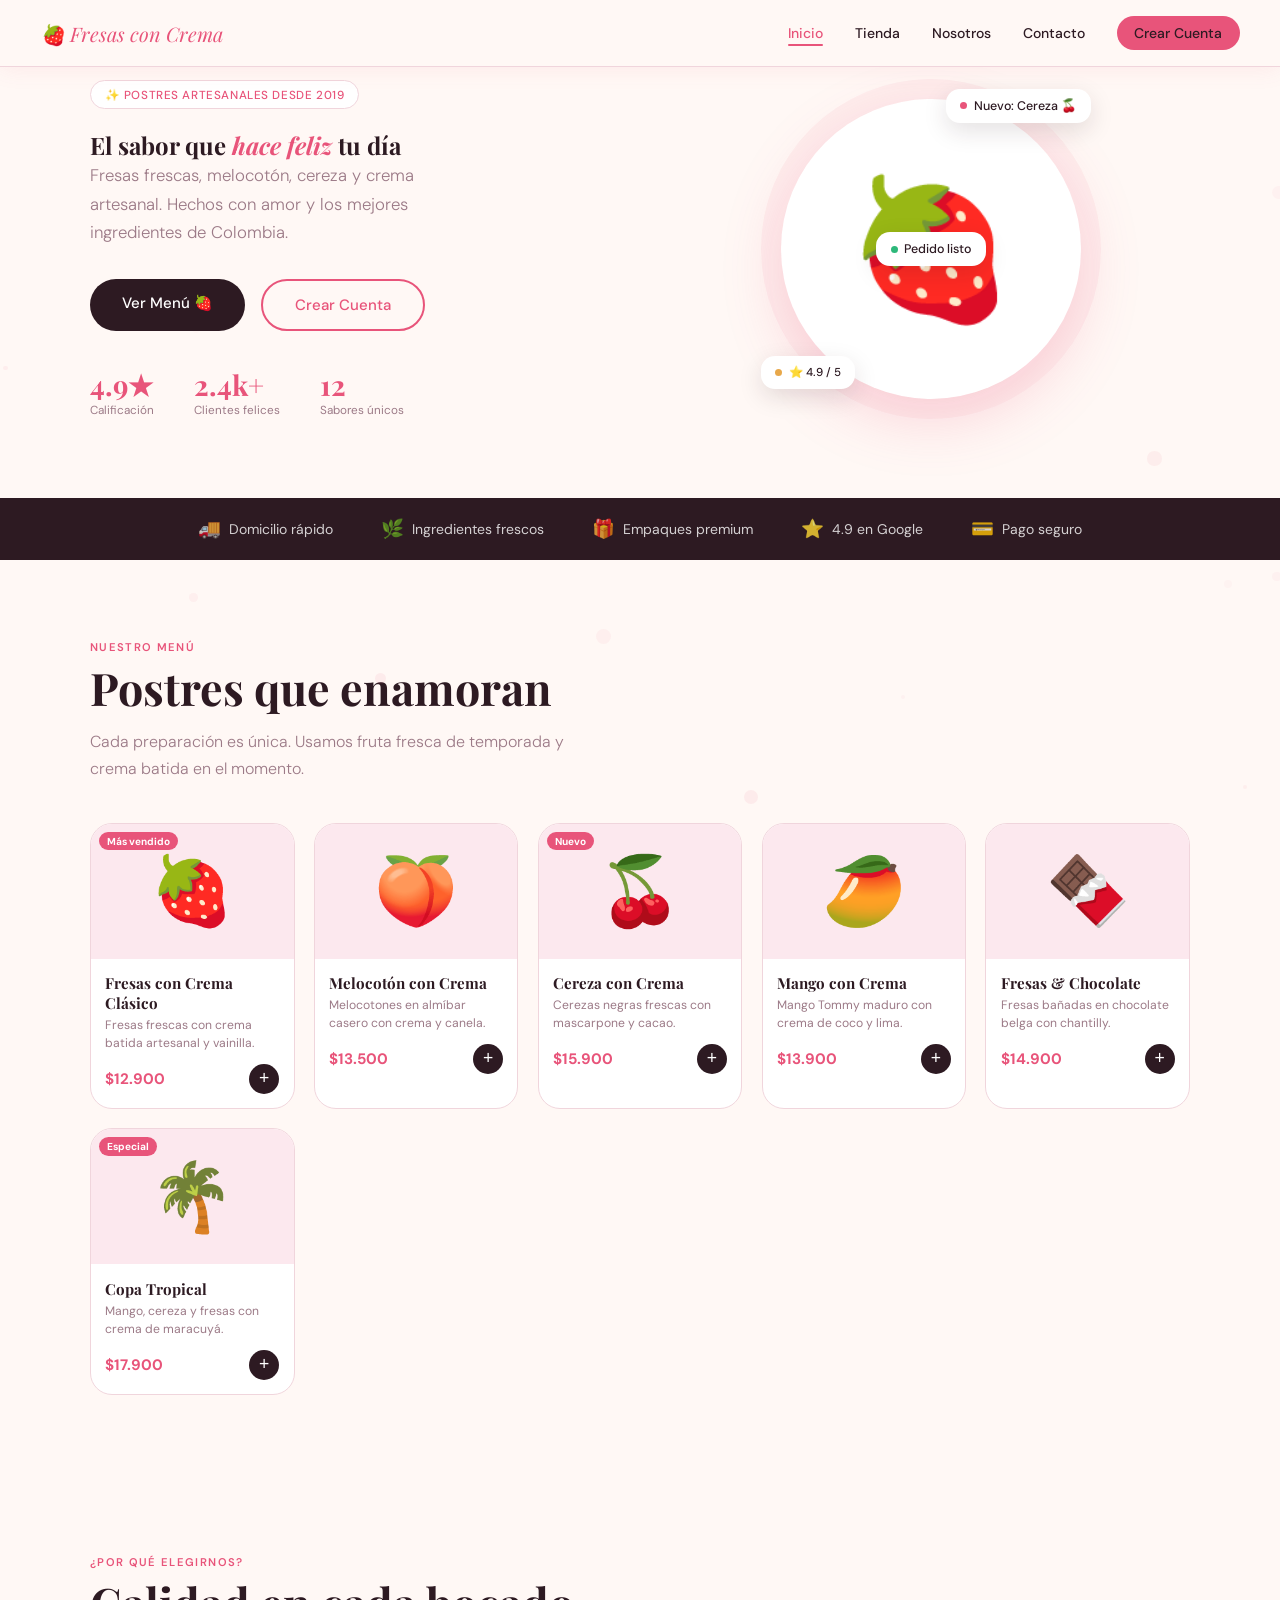
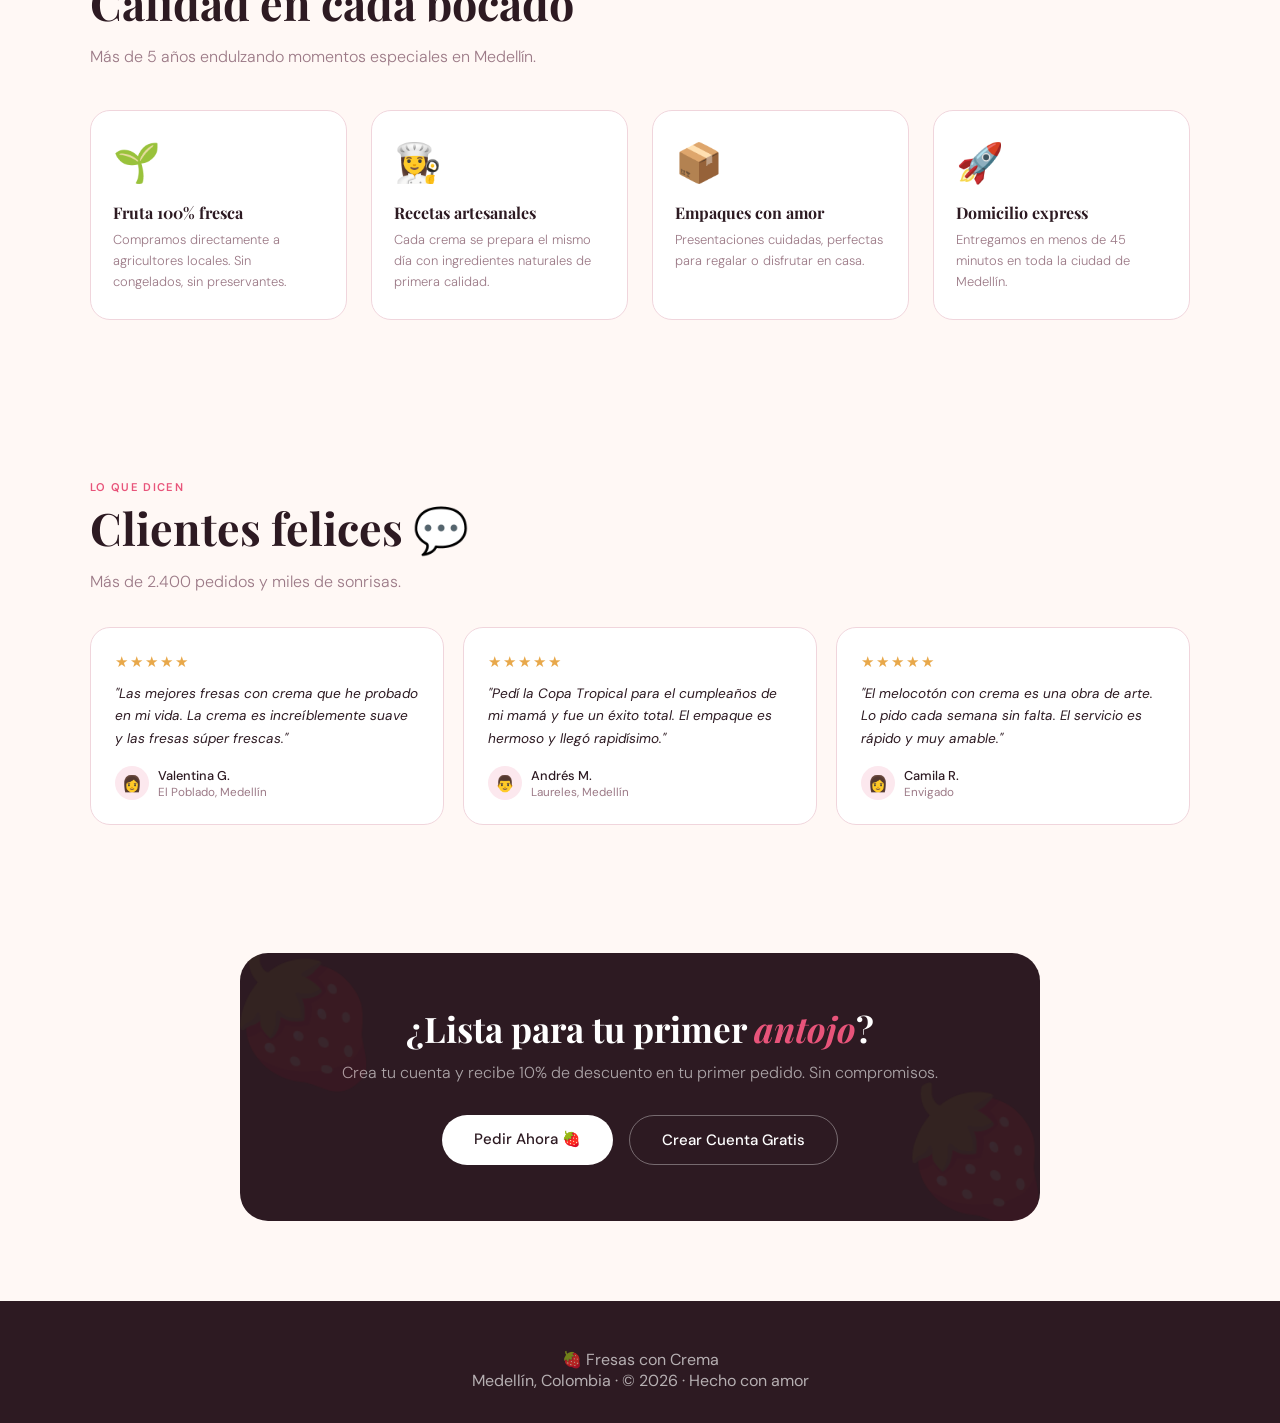
==== commit 7cfe3507: "Error Solucionado" ====
--- a/index.html
+++ b/index.html
@@ -14,7 +14,7 @@
   <a href="index.html" class="nav-logo">🍓 Fresas con Crema</a>
   <div class="nav-links">
     <a href="index.html">Inicio</a>
-    <a href="tienda.html">Tienda</a>
+    <a href="Tienda.html">Tienda</a>
     <a href="#nosotros">Nosotros</a>
     <a href="contacto.html">Contacto</a>  
     <a href="registro-web.html" class="nav-cta">Crear Cuenta</a>
@@ -181,7 +181,7 @@
     <h2>¿Lista para tu primer <em>antojo</em>?</h2>
     <p>Crea tu cuenta y recibe 10% de descuento en tu primer pedido. Sin compromisos.</p>
     <div class="cta-buttons">
-      <a href="tienda.html" class="btn-white">Pedir Ahora 🍓</a>
+      <a href="Tienda.html" class="btn-white">Pedir Ahora 🍓</a>
       <a href="registro-web.html" class="btn-ghost">Crear Cuenta Gratis</a>
     </div>
   </div>
